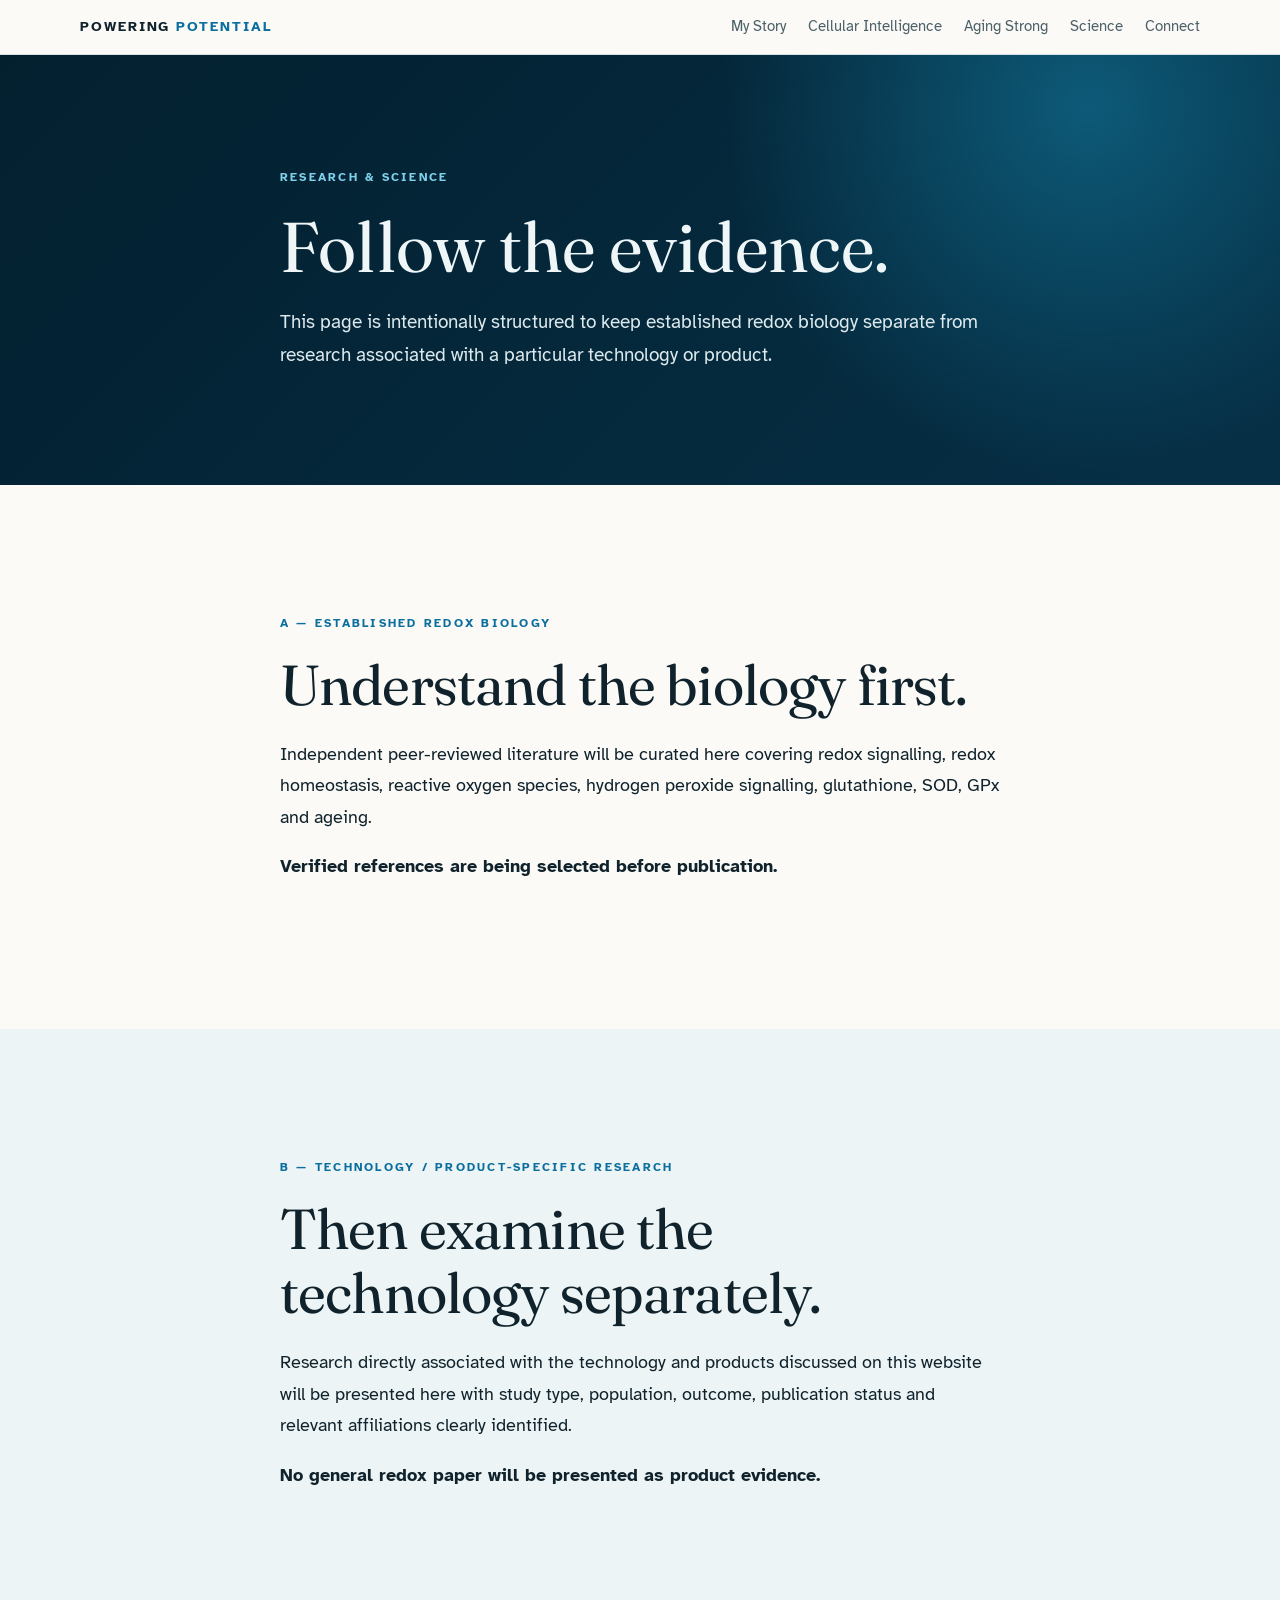
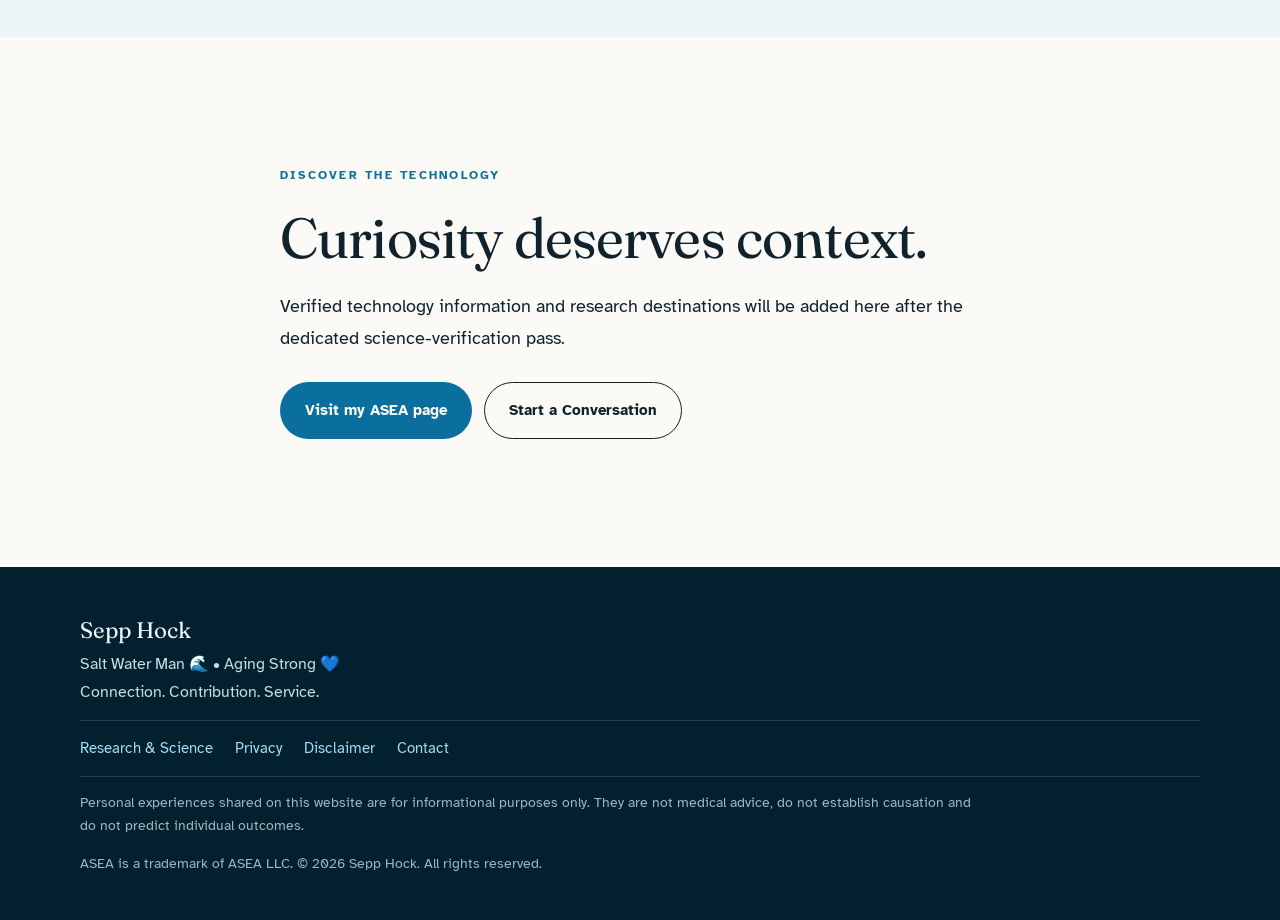
==== research.html @ 05cf74da "Add files via upload" ====
<!doctype html>
<html lang="en-AU">
<head>
<meta charset="utf-8">
<meta name="viewport" content="width=device-width, initial-scale=1, viewport-fit=cover">
<title>Research & Science | Sepp Hock</title>
<link rel="preconnect" href="https://fonts.googleapis.com">
<link rel="preconnect" href="https://fonts.gstatic.com" crossorigin>
<link rel="stylesheet" href="https://fonts.googleapis.com/css2?family=Fraunces:ital,opsz,wght@0,9..144,400;0,9..144,600;1,9..144,400&family=Atkinson+Hyperlegible:ital,wght@0,400;0,700;1,400&display=swap">
<link rel="stylesheet" href="styles.css">
</head>
<body>
<header><div class="wrap">
  <a class="brand" href="index.html">POWERING <span>POTENTIAL</span></a>
  <nav aria-label="Sections">
    <a href="index.html#story">My Story</a><a href="index.html#cellular">Cellular Intelligence</a><a href="index.html#aging">Aging Strong</a><a href="index.html#science">Science</a><a href="index.html#connect">Connect</a>
  </nav>
</div></header>
<main>
<section class="deep page-head"><div class="col flow">
  <p class="eyebrow">Research &amp; Science</p>
  <h1 style="font-size:clamp(2.6rem,6vw,4.4rem)">Follow the evidence.</h1>
  <p style="font-size:1.2rem">This page is intentionally structured to keep established redox biology separate from research associated with a particular technology or product.</p>
</div></section>

<!-- ============================================================
     SECTION A: ESTABLISHED REDOX BIOLOGY
     To add a verified reference, copy this line into the list below:
     <li><a href="PASTE-LINK-HERE" target="_blank" rel="noopener">Paper title</a>. Journal, year.</li>
     ============================================================ -->
<section id="biology"><div class="col flow">
  <p class="eyebrow">A — Established Redox Biology</p>
  <h2>Understand the biology first.</h2>
  <p>Independent peer-reviewed literature will be curated here covering redox signalling, redox homeostasis, reactive oxygen species, hydrogen peroxide signalling, glutathione, SOD, GPx and ageing.</p>
  <p><strong>Verified references are being selected before publication.</strong></p>
  <ul class="refs">
    <!-- verified references go here -->
  </ul>
</div></section>

<!-- ============================================================
     SECTION B: TECHNOLOGY / PRODUCT-SPECIFIC RESEARCH
     For each study, note: study type, population, outcome,
     publication status and relevant affiliations.
     ============================================================ -->
<section id="research" class="mist"><div class="col flow">
  <p class="eyebrow">B — Technology / Product-Specific Research</p>
  <h2>Then examine the technology separately.</h2>
  <p>Research directly associated with the technology and products discussed on this website will be presented here with study type, population, outcome, publication status and relevant affiliations clearly identified.</p>
  <p><strong>No general redox paper will be presented as product evidence.</strong></p>
  <ul class="refs">
    <!-- verified product-specific studies go here -->
  </ul>
</div></section>

<section id="technology"><div class="col flow">
  <p class="eyebrow">Discover the Technology</p>
  <h2>Curiosity deserves context.</h2>
  <p>Verified technology information and research destinations will be added here after the dedicated science-verification pass.</p>
  <div class="btns">
    <a class="btn solid" href="https://aseaglobal.com/redoxsignaling" target="_blank" rel="noopener">Visit my ASEA page</a>
    <a class="btn line" href="index.html#connect">Start a Conversation</a>
  </div>
</div></section>
</main>
<footer><div class="wrap">
  <div class="ident">
    <strong>Sepp Hock</strong>
    <p>Salt Water Man 🌊 • Aging Strong 💙<br>Connection. Contribution. Service.</p>
  </div>
  <nav class="foot-links" aria-label="More information">
    <a href="research.html">Research &amp; Science</a><a href="privacy.html">Privacy</a><a href="disclaimer.html">Disclaimer</a><a href="index.html#connect">Contact</a>
  </nav>
  <p>Personal experiences shared on this website are for informational purposes only. They are not medical advice, do not establish causation and do not predict individual outcomes.</p>
  <p>ASEA is a trademark of ASEA LLC. © 2026 Sepp Hock. All rights reserved.</p>
</div></footer>
</body>
</html>
---- styles.css ----
/* Layout: one long walk from sunrise into deep water and back to shore. Light reading chapters alternate with deep-sea bands; photos sit beside the story like a tide line. */
:root{
  --bg:#FBFAF7;        /* early-morning sand */
  --sand:#F3EEE4;      /* dry sand */
  --mist:#EDF4F5;      /* shallow water */
  --ink:#10232C;       /* deep reef */
  --muted:#4D6169;     /* wet rock */
  --sea:#0A6E9E;       /* Cairns sea, primary accent */
  --sun:#B8692A;       /* sunrise, used sparingly */
  --line:#D5E1E5;
  --deep:#062F46;      /* deep water bands */
  --deep2:#03202F;
  --deep-ink:#EEF6F8;
  --deep-muted:#A9C3CD;
  --deep-accent:#7FD0EC;
  --display:"Fraunces", Georgia, "Times New Roman", serif;
  --body:"Atkinson Hyperlegible", system-ui, -apple-system, "Segoe UI", sans-serif;
}
@media (prefers-color-scheme: dark){:root:not([data-theme="light"]){
  --bg:#0C171C;--sand:#131F24;--mist:#112127;--ink:#E6EEF0;--muted:#A3B5BB;--sea:#6FC3E6;--sun:#E3A066;--line:#22343B;--deep:#051C29;--deep2:#020F17;color-scheme:dark}}
:root[data-theme="dark"]{
  --bg:#0C171C;--sand:#131F24;--mist:#112127;--ink:#E6EEF0;--muted:#A3B5BB;--sea:#6FC3E6;--sun:#E3A066;--line:#22343B;--deep:#051C29;--deep2:#020F17;color-scheme:dark}

*{box-sizing:border-box}
html,body{margin:0}
html{scroll-behavior:smooth}
body{background:var(--bg);color:var(--ink);font-family:var(--body);font-size:1.12rem;line-height:1.75;-webkit-font-smoothing:antialiased}
img{display:block;max-width:100%}
a{color:var(--sea);text-underline-offset:3px}
a:focus-visible,button:focus-visible{outline:2px solid var(--sun);outline-offset:3px;border-radius:6px}
h1,h2,h3{font-family:var(--display);font-weight:400;line-height:1.14;text-wrap:balance;margin:0}
h2{font-size:clamp(2.1rem,4.4vw,3.6rem);letter-spacing:-.015em}
h3{font-size:clamp(1.45rem,2.5vw,2rem)}
p{margin:0;max-width:62ch}
strong{font-weight:700}
.wrap{max-width:1160px;margin:0 auto;padding-left:max(20px, env(safe-area-inset-left,0px));padding-right:max(20px, env(safe-area-inset-right,0px))}
.col{max-width:760px;margin:0 auto;padding-left:max(20px, env(safe-area-inset-left,0px));padding-right:max(20px, env(safe-area-inset-right,0px))}
.flow{display:flex;flex-direction:column;gap:1.15rem}
.flow h2{margin-bottom:.2rem}
.flow h3{margin-top:.6rem}
section{padding-block:clamp(72px,10vw,128px)}
.eyebrow{font-size:.78rem;font-weight:700;letter-spacing:.18em;text-transform:uppercase;color:var(--sea)}
blockquote{margin:.8rem 0;padding:.2rem 0 .2rem 22px;border-left:3px solid var(--sun);font-family:var(--display);font-size:clamp(1.3rem,2.3vw,1.75rem);line-height:1.4}
blockquote strong{font-weight:600}
.mantra{font-family:var(--display);font-size:clamp(1.3rem,2.2vw,1.65rem);line-height:1.5}
.qs{border-top:1px solid var(--line);border-bottom:1px solid var(--line);padding:18px 0;margin:.6rem 0;display:flex;flex-direction:column;gap:.35rem}
.qs p{font-family:var(--display);font-style:italic;font-size:1.25rem}

/* header */
header{position:sticky;top:env(safe-area-inset-top,0px);z-index:20;background:color-mix(in srgb,var(--bg) 92%,transparent);backdrop-filter:blur(10px);border-bottom:1px solid var(--line)}
body::before{content:"";position:fixed;inset:0 0 auto;height:env(safe-area-inset-top,0px);z-index:21;background:var(--bg)}
header .wrap{display:flex;align-items:center;justify-content:space-between;gap:12px 24px;padding-block:14px;flex-wrap:wrap}
.brand{font-weight:700;letter-spacing:.14em;font-size:.86rem;text-decoration:none;color:var(--ink)}
.brand span{color:var(--sea)}
nav{display:flex;gap:6px 22px;flex-wrap:wrap}
nav a{text-decoration:none;color:var(--muted);font-size:.92rem}
nav a:hover{color:var(--ink)}

/* hero */
.hero{position:relative;padding:0;min-height:min(86vh,820px);display:flex;align-items:flex-end;color:#F4FAFB;overflow:hidden;background:var(--deep2)}
.hero img{position:absolute;inset:0;width:100%;height:100%;object-fit:cover;object-position:center 40%}
.hero::after{content:"";position:absolute;inset:0;background:linear-gradient(90deg,rgba(3,25,38,.86) 0%,rgba(3,25,38,.6) 45%,rgba(3,25,38,.1) 80%),linear-gradient(0deg,rgba(3,25,38,.45),transparent 55%)}
.hero .wrap{position:relative;z-index:1;width:100%;padding-block:clamp(72px,10vw,120px)}
.hero .inner{max-width:720px;display:flex;flex-direction:column;gap:1rem}
.hero .eyebrow{color:#9FDDF2}
.hero h1{font-size:clamp(2.6rem,6.4vw,5.4rem);letter-spacing:-.02em}
.hero h2{font-size:clamp(1.8rem,3.4vw,2.8rem);color:#FFD7AE}
.hero p{color:#E2EEF1}
.btn{display:inline-flex;align-items:center;justify-content:center;gap:8px;padding:14px 24px;border-radius:999px;text-decoration:none;font-weight:700;font-size:.95rem;border:1.5px solid transparent;cursor:pointer;font-family:inherit;min-height:48px}
.btn.light{background:#F4FAFB;color:#062F46;align-self:flex-start;margin-top:.4rem}
.btn.solid{background:var(--sea);color:var(--bg)}
.btn.line{border-color:currentColor;color:var(--ink);background:transparent}
.btns{display:flex;flex-wrap:wrap;gap:12px;margin-top:.6rem}

/* invitation */
.invite{text-align:center}
.invite .flow{align-items:center}
.pills{display:flex;flex-wrap:wrap;gap:10px;justify-content:center;margin:.6rem 0}
.pills span{padding:7px 15px;border:1px solid var(--line);border-radius:999px;background:var(--mist);font-size:1rem}

/* split chapters */
.split{padding:0;display:grid;grid-template-columns:minmax(0,.9fr) minmax(0,1.1fr);background:var(--bg)}
.split.reverse .pic{order:2}
.split .pic{position:relative;min-height:520px;background:var(--deep2)}
.split .pic img{position:sticky;top:60px;width:100%;height:calc(100vh - 60px);max-height:900px;object-fit:cover}
.split .txt{padding:clamp(64px,8vw,112px) clamp(20px,6vw,88px);min-width:0}
.sand{background:var(--sand)}
.mist{background:var(--mist)}

/* deep bands */
.deep{background:radial-gradient(circle at 85% 12%,#0D5A78 0,transparent 32%),linear-gradient(135deg,var(--deep2),var(--deep));color:var(--deep-ink)}
.deep .eyebrow{color:var(--deep-accent)}
.deep p{color:#DCE9ED}
.deep blockquote{border-color:var(--deep-accent)}
.deep .qs{border-color:rgba(238,246,248,.2)}
.deep a{color:var(--deep-accent)}

.contrast{display:grid;grid-template-columns:auto 1fr;gap:6px 24px;margin:1rem 0;padding:26px;border-radius:18px;background:var(--bg);border:1px solid var(--line)}
.contrast span{font-size:.75rem;letter-spacing:.14em;text-transform:uppercase;color:var(--muted);padding-top:9px}
.contrast strong{font-family:var(--display);font-weight:400;font-size:1.45rem;line-height:1.3}
.date{font-family:var(--display);font-size:clamp(2.2rem,5vw,3.4rem);color:var(--sun)}

/* science cards */
.cards{display:grid;grid-template-columns:repeat(3,1fr);gap:20px;margin:2.4rem 0}
.card{padding:30px 26px;border:1px solid rgba(238,246,248,.18);border-radius:20px;background:rgba(255,255,255,.05);display:flex;flex-direction:column;gap:12px;min-width:0}
.card .n{font-size:.8rem;letter-spacing:.16em;color:var(--deep-accent)}
.card h3{font-size:1.6rem}
.card p{font-size:1rem}
.card .btn{margin-top:auto;align-self:flex-start;border-color:var(--deep-accent);color:#F4FAFB;font-size:.88rem}
.partners{border-top:1px solid rgba(238,246,248,.2);padding-top:1.4rem;margin-top:.4rem}
.partners p{font-size:1rem}
.centre{text-align:center}
.centre p{margin-inline:auto}

/* connect */
.contact{margin:1.6rem 0 .4rem;padding:28px;border-radius:20px;background:var(--mist);display:flex;flex-direction:column;gap:14px}
.contact h3{font-size:1.5rem}
.email{display:flex;flex-wrap:wrap;align-items:center;gap:10px 14px}
.email code{font-family:var(--body);font-size:1.1rem;background:var(--bg);padding:6px 12px;border-radius:8px;border:1px solid var(--line);user-select:all}
.copy{font:inherit;font-size:.88rem;padding:8px 14px;border-radius:999px;border:1px solid var(--line);background:var(--bg);color:var(--muted);cursor:pointer;min-height:40px}
.signature{margin-top:2rem;padding-top:1.6rem;border-top:1px solid var(--line)}

footer{background:var(--deep2);color:#C9DCE2}
.ident strong{font-family:var(--display);font-weight:400;font-size:1.4rem;color:#EEF6F8}
.ident p{color:#C9DCE2;font-size:1rem}
.foot-links{display:flex;flex-wrap:wrap;gap:8px 22px;border-top:1px solid rgba(238,246,248,.15);border-bottom:1px solid rgba(238,246,248,.15);padding-block:14px}
.foot-links a{color:#9FDDF2;font-size:.95rem;text-decoration:none}
.foot-links a:hover{text-decoration:underline}
/* waterfall pause */
.pause{background:var(--deep2);padding-block:clamp(48px,7vw,88px)}
.pause figure{margin:0 auto;max-width:520px;padding-inline:max(20px, env(safe-area-inset-left,0px))}
.pause img{width:100%;aspect-ratio:4/5;object-fit:cover;object-position:50% 55%;border-radius:220px 220px 8px 8px}
.pause figcaption{margin-top:12px;text-align:center;font-size:.85rem;letter-spacing:.14em;text-transform:uppercase;color:#9FB6C0}
/* sub-pages */
.page-head{padding-block:clamp(64px,9vw,112px)}
.back{display:inline-block;margin-top:1.4rem}
footer .wrap{padding-block:44px;display:flex;flex-direction:column;gap:14px}
footer p{font-size:.85rem;max-width:100ch;color:#9FB6C0}
footer a{color:#9FDDF2}

@media (max-width:860px){
  .split{grid-template-columns:1fr}
  .split.reverse .pic{order:0}
  .split .pic{min-height:0}
  .split .pic img{position:relative;top:auto;height:56vh;max-height:520px}
  .cards{grid-template-columns:1fr}
  .contrast{grid-template-columns:1fr}
  .hero::after{background:linear-gradient(0deg,rgba(3,25,38,.88) 10%,rgba(3,25,38,.25) 75%)}
  nav{gap:4px 16px}
}
@media (prefers-reduced-motion:reduce){html{scroll-behavior:auto}}
.refs{margin:0;padding-left:1.2rem;display:flex;flex-direction:column;gap:.6rem}
.refs:empty{display:none}
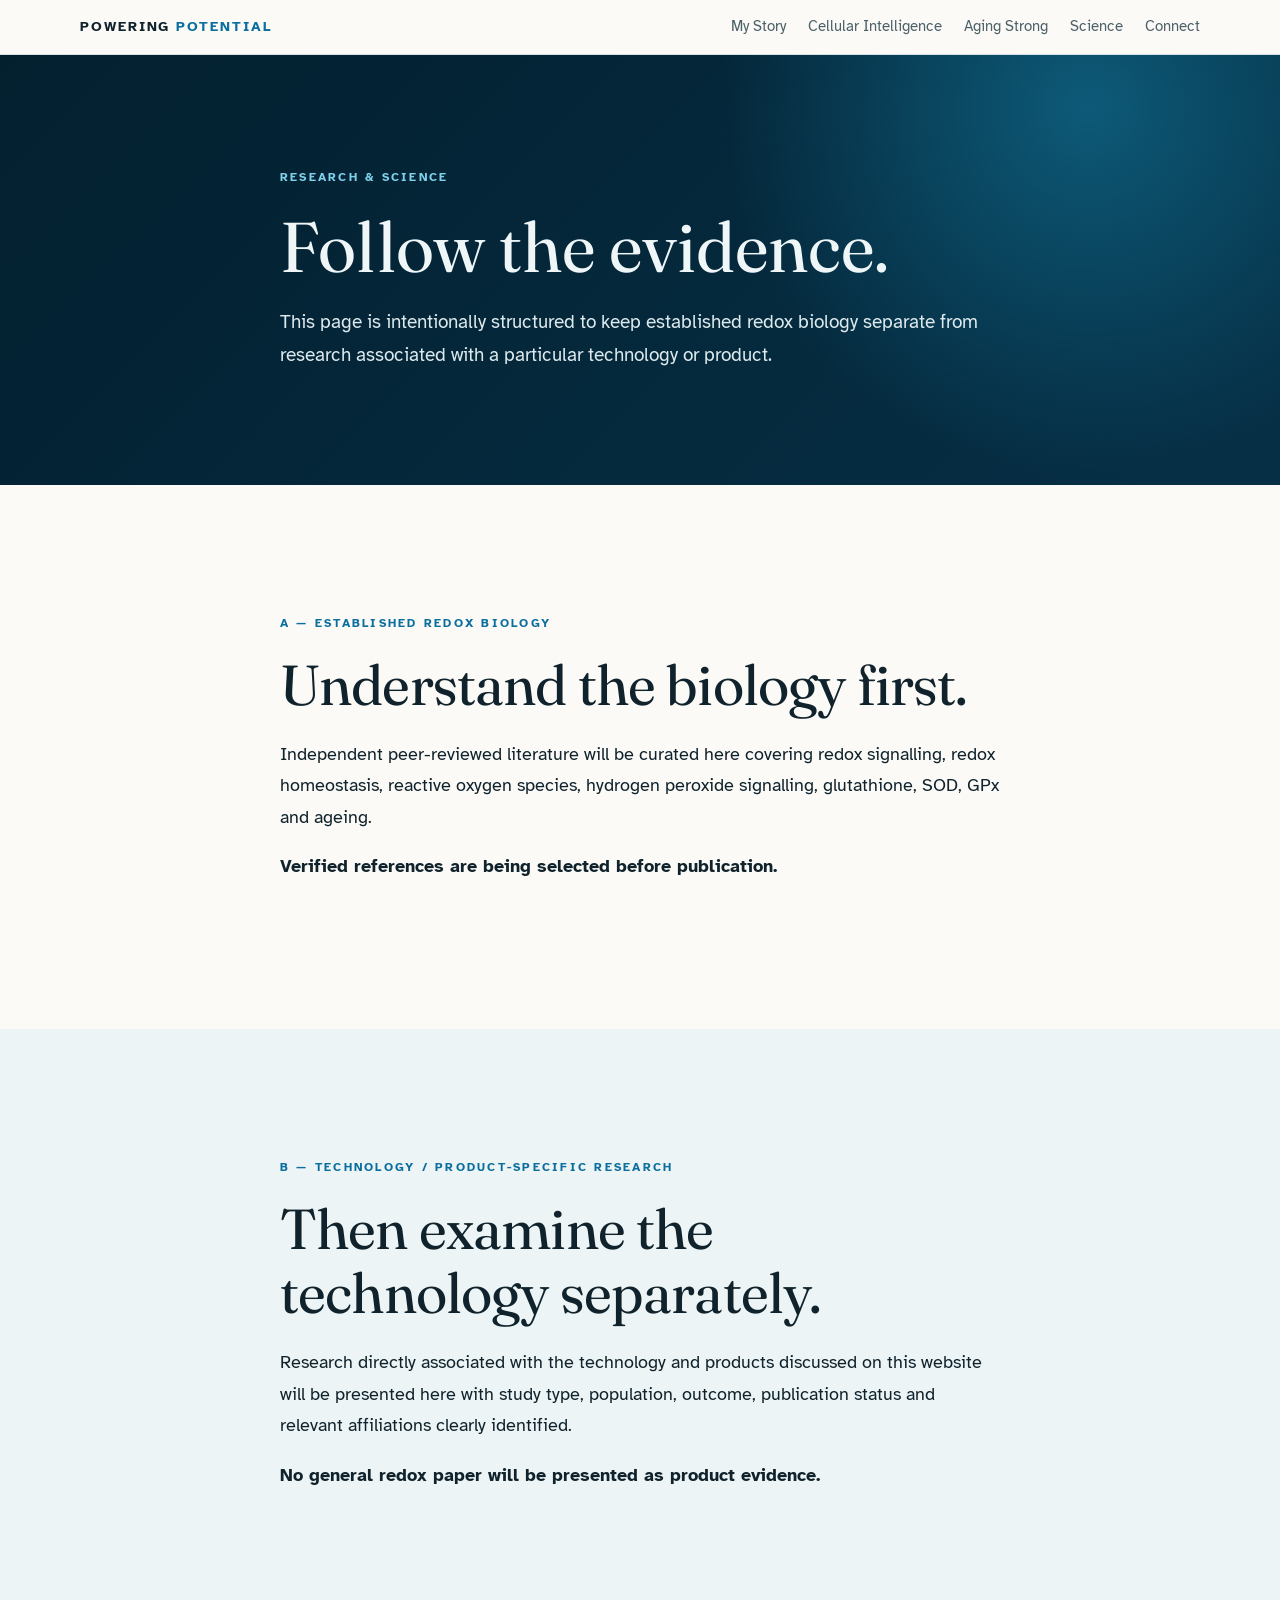
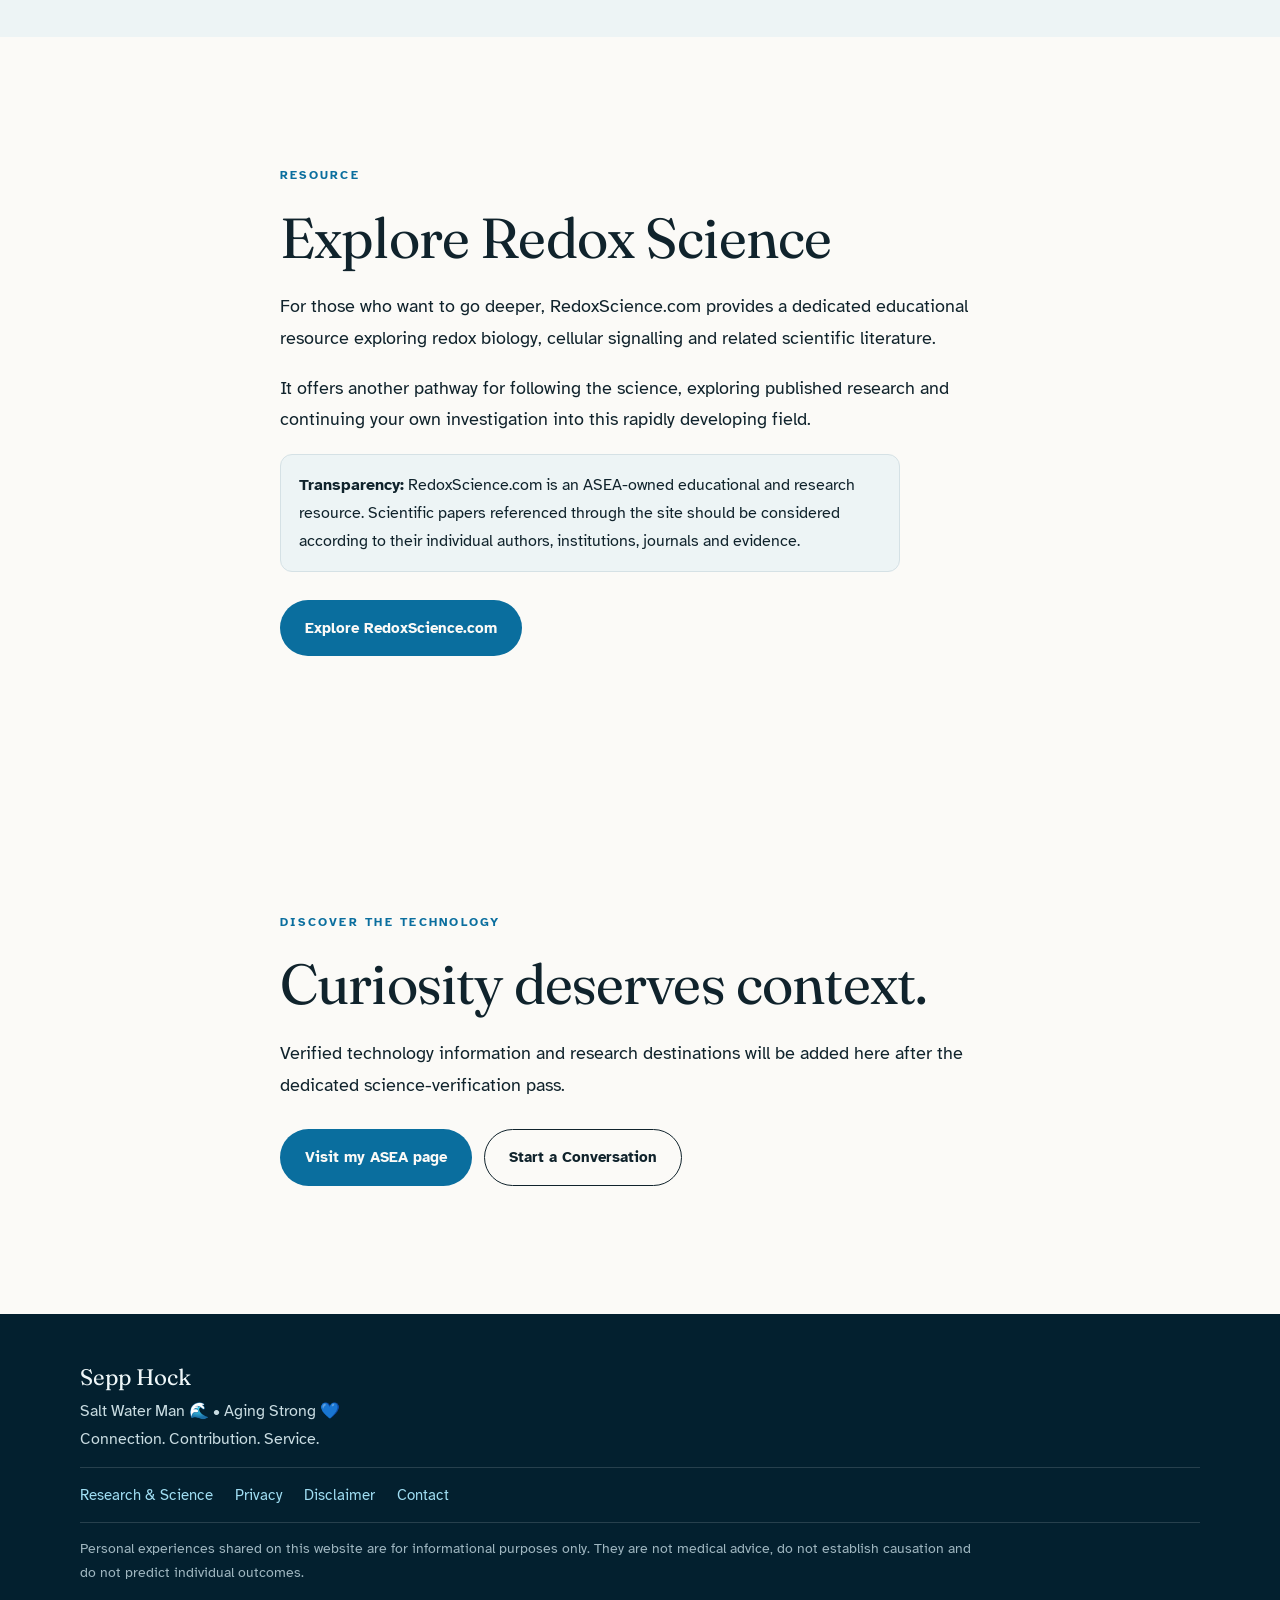
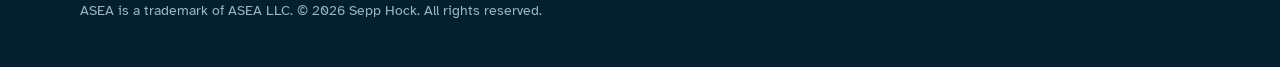
==== commit db997831: "Add files via upload" ====
--- a/research.html
+++ b/research.html
@@ -53,6 +53,20 @@
   </ul>
 </div></section>
 
+<!-- ============================================================
+     REDOXSCIENCE.COM RESOURCE (ASEA-owned; keep the transparency note)
+     ============================================================ -->
+<section id="redoxscience"><div class="col flow">
+  <p class="eyebrow">Resource</p>
+  <h2>Explore Redox Science</h2>
+  <p>For those who want to go deeper, RedoxScience.com provides a dedicated educational resource exploring redox biology, cellular signalling and related scientific literature.</p>
+  <p>It offers another pathway for following the science, exploring published research and continuing your own investigation into this rapidly developing field.</p>
+  <p class="note"><strong>Transparency:</strong> RedoxScience.com is an ASEA-owned educational and research resource. Scientific papers referenced through the site should be considered according to their individual authors, institutions, journals and evidence.</p>
+  <div class="btns">
+    <a class="btn solid" href="https://redoxscience.com/" target="_blank" rel="noopener noreferrer">Explore RedoxScience.com</a>
+  </div>
+</div></section>
+
 <section id="technology"><div class="col flow">
   <p class="eyebrow">Discover the Technology</p>
   <h2>Curiosity deserves context.</h2>
--- a/styles.css
+++ b/styles.css
@@ -151,3 +151,4 @@
 @media (prefers-reduced-motion:reduce){html{scroll-behavior:auto}}
 .refs{margin:0;padding-left:1.2rem;display:flex;flex-direction:column;gap:.6rem}
 .refs:empty{display:none}
+.note{font-size:1rem;padding:16px 18px;border-radius:12px;background:var(--mist);border:1px solid var(--line)}
